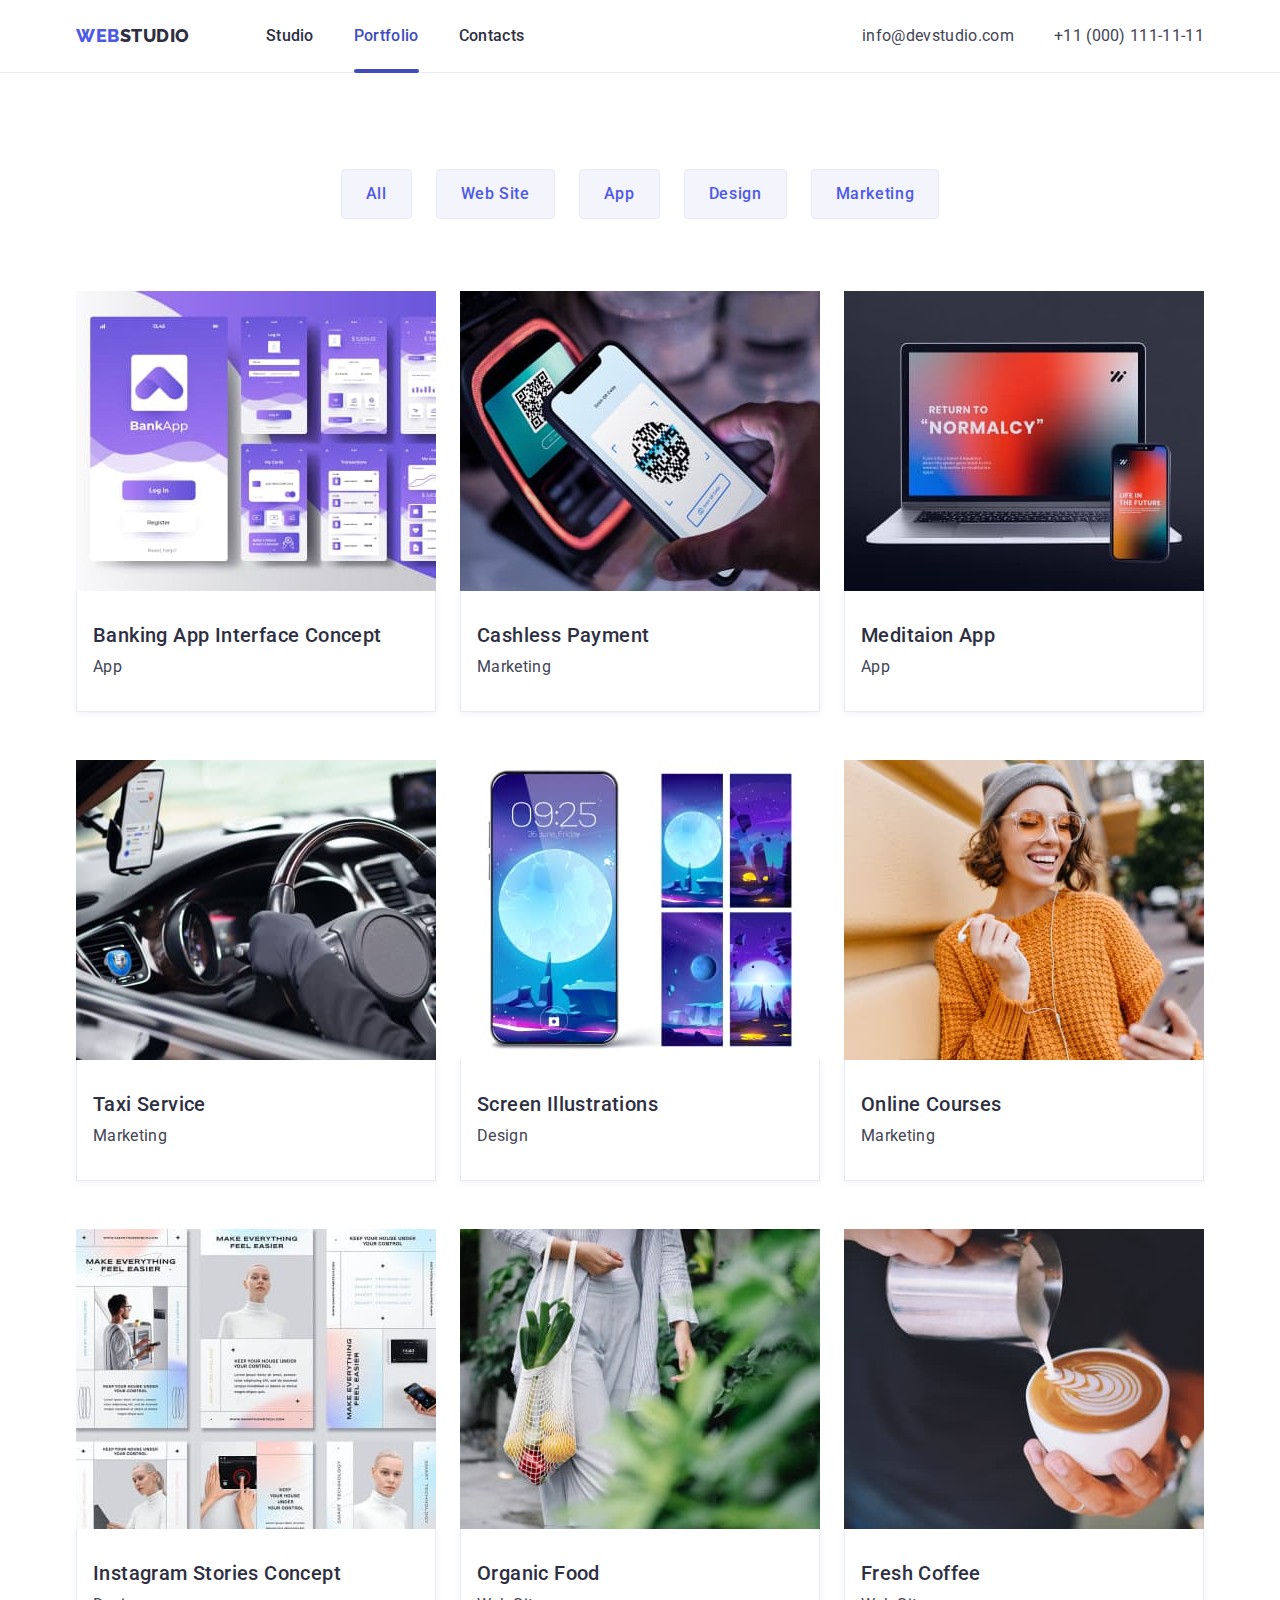
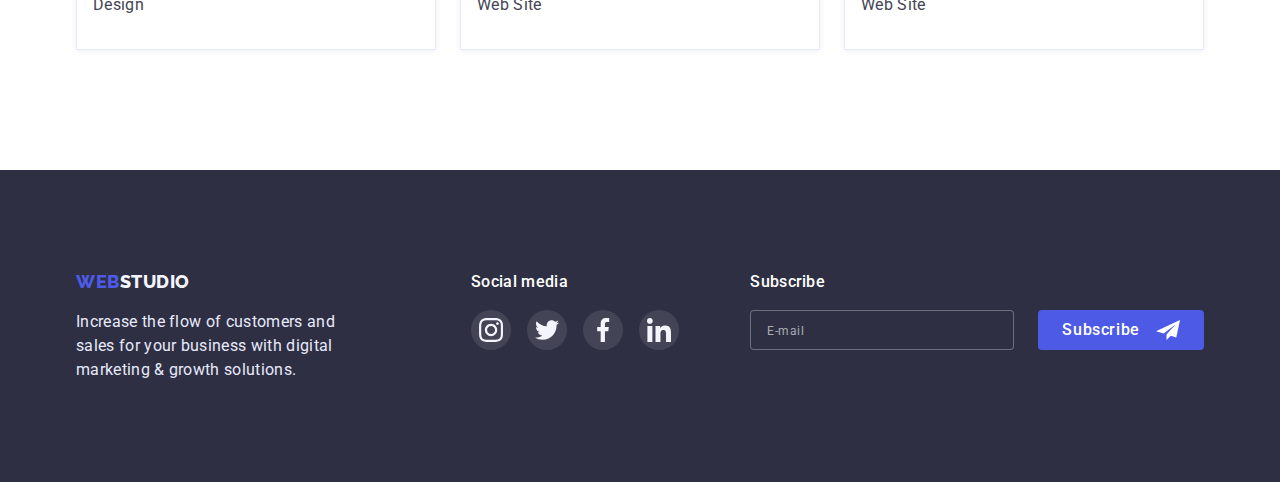
==== portfolio.html @ 4d07fa89 "Initial commit" ====
<!DOCTYPE html>
<html lang="en">
  <head>
    <meta charset="UTF-8" />
    <meta http-equiv="X-UA-Compatible" content="IE=edge" />
    <meta name="viewport" content="width=device-width, initial-scale=1.0" />
    <title>Document</title>
    <link rel="preconnect" href="https://fonts.googleapis.com" />
    <link rel="preconnect" href="https://fonts.gstatic.com" crossorigin />
    <link
      href="https://fonts.googleapis.com/css2?family=Raleway:wght@800&family=Roboto:wght@400;500;700;900&display=swap"
      rel="stylesheet"
    />
    <link
      rel="stylesheet"
      href="https://cdnjs.cloudflare.com/ajax/libs/modern-normalize/1.1.0/modern-normalize.min.css"
    />
    <link rel="stylesheet" href="./css/styles.css" />
  </head>
  <body>
    <!----------HEADER---------------->
    <header class="header">
      <div class="header-container container">
        <nav class="header-navigation">
          <a href="./index.html" class="header-logo link logo"
            ><span class="accent link">Web</span>Studio</a
          >
          <ul class="header-list list">
            <li class="header-item">
              <a href="./index.html" class="header-link link">Studio</a>
            </li>
            <li class="header-item">
              <a href="./portfolio.html" class="header-link link current"
                >Portfolio</a
              >
            </li>
            <li class="header-item">
              <a href="" class="header-link link">Contacts</a>
            </li>
          </ul>
        </nav>
        <address class="address">
          <ul class="address-list list">
            <li class="address-item">
              <a
                href="mailto:info@devstudio.com"
                class="address-mail link contact-link text"
                >info@devstudio.com</a
              >
            </li>
            <li class="address-item">
              <a
                href="tel:+110001111111"
                class="address-tel link contact-link text"
                >+11 (000) 111-11-11</a
              >
            </li>
          </ul>
        </address>
      </div>
    </header>
    <main>
      <!------------ PORTFOLIO------------>

      <section class="portfolio section">
        <div class="container">
          <h1 class="visually-hidden" hidden>portfolio</h1>
          <ul class="portfolio-list list">
            <li class="portfolio-item">
              <button type="button" class="portfolio-btn btn">All</button>
            </li>
            <li class="portfolio-item">
              <button type="button" class="portfolio-btn btn">Web Site</button>
            </li>
            <li class="portfolio-item">
              <button type="button" class="portfolio-btn btn">App</button>
            </li>
            <li class="portfolio-item">
              <button type="button" class="portfolio-btn btn">Design</button>
            </li>
            <li class="portfolio-item">
              <button type="button" class="portfolio-btn btn">Marketing</button>
            </li>
          </ul>
          <ul class="second-list list">
            <li class="second-item">
              <a class="second-link link overlay-link" href="">
                <div class="second-list-img-wrap">
                  <img
                    src="./images/portfolio/img1.jpg"
                    alt="BankApp"
                    width="360"
                    height="300"
                  />
                  <p class="overlay text">
                    14 Stylish and User-Friendly App Design Concepts · Task
                    Manager App · Calorie Tracker App · Exotic Fruit Ecommerce
                    App · Cloud Storage App
                  </p>
                </div>
                <div class="portfolio-content">
                  <h2 class="section-subtitle">
                    Banking App Interface Concept
                  </h2>
                  <p class="section-text text">App</p>
                </div>
              </a>
            </li>
            <li class="second-item">
              <a class="second-link link overlay-link" href="">
                <div class="second-list-img-wrap">
                  <img
                    src="./images/portfolio/img2.jpg"
                    alt="phone"
                    width="360"
                    height="300"
                  />
                  <p class="overlay text">
                    14 Stylish and User-Friendly App Design Concepts · Task
                    Manager App · Calorie Tracker App · Exotic Fruit Ecommerce
                    App · Cloud Storage App
                  </p>
                </div>
                <div class="portfolio-content">
                  <h2 class="section-subtitle">Cashless Payment</h2>
                  <p class="section-text text">Marketing</p>
                </div>
              </a>
            </li>
            <li class="second-item">
              <a class="second-link link overlay-link" href="">
                <div class="second-list-img-wrap">
                  <img
                    src="./images/portfolio/img3.jpg"
                    alt="computer"
                    width="360"
                    height="300"
                  />
                  <p class="overlay text">
                    14 Stylish and User-Friendly App Design Concepts · Task
                    Manager App · Calorie Tracker App · Exotic Fruit Ecommerce
                    App · Cloud Storage App
                  </p>
                </div>
                <div class="portfolio-content">
                  <h2 class="section-subtitle">Meditaion App</h2>
                  <p class="section-text text">App</p>
                </div>
              </a>
            </li>
            <li class="second-item">
              <a class="second-link link overlay-link" href="">
                <div class="second-list-img-wrap">
                  <img
                    src="./images/portfolio/img4.jpg"
                    alt="Taxi"
                    width="360"
                    height="300"
                  />
                  <p class="overlay text">
                    14 Stylish and User-Friendly App Design Concepts · Task
                    Manager App · Calorie Tracker App · Exotic Fruit Ecommerce
                    App · Cloud Storage App
                  </p>
                </div>
                <div class="portfolio-content">
                  <h2 class="section-subtitle">Taxi Service</h2>
                  <p class="section-text text">Marketing</p>
                </div>
              </a>
            </li>
            <li class="second-item">
              <a class="second-link link overlay-link" href="">
                <div class="second-list-img-wrap">
                  <img
                    src="./images/portfolio/img5.jpg"
                    alt="Screen"
                    width="360"
                    height="300"
                  />
                  <p class="overlay text">
                    14 Stylish and User-Friendly App Design Concepts · Task
                    Manager App · Calorie Tracker App · Exotic Fruit Ecommerce
                    App · Cloud Storage App
                  </p>
                </div>
                <div class="portfolio-content">
                  <h2 class="section-subtitle">Screen Illustrations</h2>
                  <p class="section-text text">Design</p>
                </div>
              </a>
            </li>
            <li class="second-item">
              <a class="second-link link overlay-link" href="">
                <div class="second-list-img-wrap">
                  <img
                    src="./images/portfolio/img6.jpg"
                    alt="woman"
                    width="360"
                    height="300"
                  />
                  <p class="overlay text">
                    14 Stylish and User-Friendly App Design Concepts · Task
                    Manager App · Calorie Tracker App · Exotic Fruit Ecommerce
                    App · Cloud Storage App
                  </p>
                </div>
                <div class="portfolio-content">
                  <h2 class="section-subtitle">Online Courses</h2>
                  <p class="section-text text">Marketing</p>
                </div>
              </a>
            </li>
            <li class="second-item">
              <a class="second-link link overlay-link" href="">
                <div class="second-list-img-wrap">
                  <img
                    src="./images/portfolio/img7.jpg"
                    alt="Stories"
                    width="360"
                    height="300"
                  />
                  <p class="overlay text">
                    14 Stylish and User-Friendly App Design Concepts · Task
                    Manager App · Calorie Tracker App · Exotic Fruit Ecommerce
                    App · Cloud Storage App
                  </p>
                </div>
                <div class="portfolio-content">
                  <h2 class="section-subtitle">Instagram Stories Concept</h2>
                  <p class="section-text text">Design</p>
                </div>
              </a>
            </li>
            <li class="second-item">
              <a class="second-link link overlay-link" href="">
                <div class="second-list-img-wrap">
                  <img
                    src="./images/portfolio/img8.jpg"
                    alt="Food"
                    width="360"
                    height="300"
                  />
                  <p class="overlay text">
                    14 Stylish and User-Friendly App Design Concepts · Task
                    Manager App · Calorie Tracker App · Exotic Fruit Ecommerce
                    App · Cloud Storage App
                  </p>
                </div>
                <div class="portfolio-content">
                  <h2 class="section-subtitle">Organic Food</h2>
                  <p class="section-text text">Web Site</p>
                </div>
              </a>
            </li>
            <li class="second-item">
              <a class="second-link link overlay-link" href="">
                <div class="second-list-img-wrap">
                  <img
                    src="./images/portfolio/img9.jpg"
                    alt="Coffee"
                    width="360"
                    height="300"
                  />
                  <p class="overlay text">
                    14 Stylish and User-Friendly App Design Concepts · Task
                    Manager App · Calorie Tracker App · Exotic Fruit Ecommerce
                    App · Cloud Storage App
                  </p>
                </div>
                <div class="portfolio-content">
                  <h2 class="section-subtitle">Fresh Coffee</h2>
                  <p class="section-text text">Web Site</p>
                </div>
              </a>
            </li>
          </ul>
        </div>
      </section>
    </main>
    <!--------- FOOTER -------->
    <footer class="footer">
      <div class="footer-container container">
        <div class="footer-logo-wrap">
          <a href="./index.html" class="footer-logo link logo"
            ><span class="accent link">Web</span>Studio</a
          >
          <p class="footer-text text">
            Increase the flow of customers and sales for your business with
            digital marketing &#38; growth solutions.
          </p>
        </div>
        <div class="social-media-wrap">
          <p class="social-media-text text">Social media</p>
          <ul class="social-media-list list">
            <li class="social-media-item">
              <a href="" class="social-media-link">
                <svg class="social-media-icon">
                  <use href="./images/icons.svg#icon-instagram"></use>
                </svg>
              </a>
            </li>
            <li class="social-media-item">
              <a href="" class="social-media-link">
                <svg class="social-media-icon">
                  <use href="./images/icons.svg#icon-twitter"></use>
                </svg>
              </a>
            </li>
            <li class="social-media-item">
              <a href="" class="social-media-link">
                <svg class="social-media-icon">
                  <use href="./images/icons.svg#icon-facebook"></use>
                </svg>
              </a>
            </li>
            <li class="social-media-item">
              <a href="" class="social-media-link">
                <svg class="social-media-icon">
                  <use href="./images/icons.svg#icon-linkedin"></use>
                </svg>
              </a>
            </li>
          </ul>
        </div>
        <div class="subscribe-wrapper">
          <p class="subscribe-text text">Subscribe</p>
          <form class="subscribe-form">
            <input
              type="email"
              name="user_email"
              class="subscribe-input"
              required
              placeholder="E-mail"
            />
            <button type="submit" class="subscribe-btn">
              Subscribe
              <svg class="subscribe-icon" width="24" height="24">
                <use href="./images/icons.svg#icon-Frame"></use>
              </svg>
            </button>
          </form>
        </div>
      </div>
    </footer>
    <!-- <footer class="footer">
      <div class="container">
        <a href="./index.html" class="footer-logo link logo"
          ><span class="accent link">Web</span>Studio</a
        >
        <p class="footer-text text">
          Increase the flow of customers and sales for your business with
          digital marketing &#38; growth solutions.
        </p>
      </div>
    </footer> -->
  </body>
</html>
---- css/styles.css ----
:root {
  --main-color: #404bbf;
  --second-color: #434455;
  --accent-color: #2e2f42;
  --title-color: #ffffff;
  --typical-lh: 1.5;
  --primery-font: "Roboto", sans-serif;
  --secondary-font: "Raleway", sans-serif;
  --style-transition: 250ms cubic-bezier(0.4, 0, 0.2, 1);
}

h1,
h2,
h3,
h4,
p {
  margin-top: 0;
  margin-bottom: 0;
}

ul,
ol {
  margin-top: 0;
  margin-bottom: 0;
  padding-left: 0;
}

img {
  display: block;
  max-width: 100%;
  height: auto;
}

button {
  cursor: pointer;
}
body {
  font-family: var(--primery-font);
  color: var(--accent-color);
  background-color: #ffffff;
  font-size: 16px;
}

.list {
  list-style: none;
}

.link {
  text-decoration: none;
}

.container {
  width: 1158px;
  margin-left: auto;
  margin-right: auto;
  padding-left: 15px;
  padding-right: 15px;
}

.visually-hidden {
  position: absolute;
  width: 1px;
  height: 1px;
  margin: -1px;
  border: 0;
  padding: 0;
  white-space: nowrap;
  clip-path: inset(100%);
  clip: rect(0 0 0 0);
  overflow: hidden;
}

.logo {
  font-family: var(--secondary-font);
  font-weight: 800;
  font-size: 18px;
  line-height: 1.33;
  display: block;
  letter-spacing: 0.03em;
  text-transform: uppercase;
}

.text {
  line-height: var(--typical-lh);
  letter-spacing: 0.02em;
}

.section {
  padding-top: 120px;
  padding-bottom: 120px;
}

.section-subtitle {
  font-weight: 500;
  font-size: 20px;
  line-height: 1.2;
  letter-spacing: 0.02em;
  color: var(--accent-color);
}

.section-text {
  color: var(--second-color);
  margin-top: 8px;
}

.section-title {
  font-size: 36px;
  line-height: 1.11;
  text-align: center;
  letter-spacing: 0.02em;
  text-transform: capitalize;
  margin-bottom: 72px;
  color: var(--accent-color);
}

.btn {
  font-family: inherit;
  font-weight: 500;
  font-size: 16px;
  line-height: var(--typical-lh);
  display: flex;
  align-items: center;
  text-align: center;
  letter-spacing: 0.04em;
  border-radius: 4px;
  align-content: center;
}

/* ----------HEADER------------- */
.header {
  padding-top: 24px;
  padding-bottom: 24px;
  border-bottom: 1px solid #e7e9fc;
}

.header-container {
  display: flex;
  align-items: center;
}

.header-navigation {
  display: flex;
  align-items: center;
}
.header-list {
  display: flex;
  align-items: center;
  gap: 40px;
}

.header-logo {
  color: var(--accent-color);
  margin-right: 76px;
}
.accent {
  color: #4d5ae5;
}

.header-link {
  font-weight: 500;
  line-height: 1.5;
  letter-spacing: 0.02em;
  color: var(--accent-color);
  transition: color var(--style-transition);
}

.header-link:hover,
.header-link:focus {
  color: var(--main-color);
}

.current {
  color: var(--main-color);
  position: relative;
}

.current::after {
  position: absolute;
  content: "";
  display: block;
  width: 100%;
  height: 4px;
  top: 43px;
  background-color: var(--main-color);
  border-radius: 2px;
}

.header-item {
}

.address {
  margin-left: auto;
}

.address-list {
  display: flex;
  align-items: center;
  gap: 40px;
}

.address-mail {
}

.contact-link {
  font-style: normal;
  color: var(--second-color);
  transition: color var(--style-transition);
}

.contact-link:hover,
.contact-link:focus {
  color: var(--main-color);
}
/*----------------- HERO --------------*/
.hero {
  background-color: #2e2f42;
  padding-top: 188px;
  padding-bottom: 188px;
  background-image: linear-gradient(
      rgba(46, 47, 66, 0.7),
      rgba(46, 47, 66, 0.7)
    ),
    url(../images/hero/bg.jpg);
  background-size: cover;
  max-width: 1440px;
  margin: 0 auto;
  background-repeat: no-repeat;
}
.hero-title {
  font-size: 56px;
  line-height: 1.07;
  text-align: center;
  letter-spacing: 0.02em;
  max-width: 496px;
  margin: 0 auto 48px;
  color: var(--title-color);
}

.hero-btn {
  box-shadow: 0px 4px 4px rgba(0, 0, 0, 0.15);
  border-color: transparent;
  color: var(--title-color);
  margin: 0 auto;
  padding: 16px 32px;
  background: #4d5ae5;
  transition: background-color var(--style-transition);
}

.hero-btn:hover,
.hero-btn:focus {
  background-color: var(--main-color);
}

/* ------------ABOUT----------- */

/* .about-item:not(:last-child) {
  margin-right: 24px; */
.about-list {
  flex-wrap: wrap;
  column-gap: 24px;
}

.about-item {
  flex-basis: calc((100% - 72px) / 4);
}

.about-list-container {
  width: 264px;
  height: 112px;
  background-color: #f4f4fd;
  border-radius: 4px;
  display: flex;
  justify-content: center;
  align-items: center;
  margin-bottom: 8px;
}

/* ----------WORK--------- */
.work {
  padding-top: 0;
}
.work-list {
  flex-wrap: wrap;
  column-gap: 24px;
}
.work-item {
  flex-basis: calc((100% - 48px) / 3);
}
/* .work-item:not(:nth-child(3n)) {
  margin-right: 24px;
} */

/* ---------TEAM--------- */
.team {
  background-color: #f4f4fd;
  padding-bottom: 110px;
}
.team-list {
  flex-wrap: wrap;
  column-gap: 24px;
}
.team-item {
  flex-basis: calc((100% - 72px) / 4);
}
/* .team-item:not(:nth-child(4n)) {
  margin-right: 24px;
} */

.team-subtitle {
  margin-bottom: 8px;
}

.team-content {
  background: #ffffff;
  box-shadow: 0px 1px 6px rgba(46, 47, 66, 0.08),
    0px 1px 1px rgba(46, 47, 66, 0.16), 0px 2px 1px rgba(46, 47, 66, 0.08);
  border-radius: 0px 0px 4px 4px;
  padding: 32px 0px;
  text-align: center;
}

.social-list-link {
  display: flex;
  justify-content: center;
  align-items: center;
  width: 40px;
  height: 40px;
  border-radius: 50%;
  background-color: #4d5ae5;
  transition: background-color var(--style-transition);
}

.social-list-link:hover,
.social-list-link:focus {
  background-color: var(--main-color);
}

.social-list {
  display: flex;
  justify-content: center;
  gap: 24px;
  margin-top: 8px;
}

.social-list-icon {
  fill: #f4f4fd;
}
/* --------COSTUMERS-------- */

.customers {
  padding-top: 130px;
}
.customers-list {
  display: flex;
  justify-content: center;
  gap: 24px;
}

.customers-item {
}
.customers-link {
  width: 168px;
  height: 88px;
  border: 1px solid #8e8f99;
  border-radius: 4px;
  display: flex;
  justify-content: center;
  align-items: center;
  transition: border-color var(--style-transition);
}

.customers-icon {
  width: 104px;
  height: 56px;
  fill: #8e8f99;
  transition: fill var(--style-transition);
}

.customers-link:hover,
.customers-link:focus {
  border-color: var(--main-color);
}

.customers-link:hover .customers-icon,
.customers-link:focus .customers-icon {
  fill: var(--main-color);
}

/*--------- FOOTER-------- */
.footer {
  background-color: #2e2f42;
  padding-top: 100px;
  padding-bottom: 100px;
}

.footer-container {
  display: flex;
}

.footer-logo-wrap {
  margin-right: 120px;
}

.footer-logo {
  color: #f4f4fd;
  margin-bottom: 16px;
}
.accent {
  color: #4d5ae5;
}
.footer-text {
  color: #e7e9fc;
  align-items: center;
  max-width: 275px;
}

.social-media-wrap {
}

.social-media-text {
  font-weight: 500;
  color: var(--title-color);
  margin-bottom: 16px;
}

.social-media-list {
  display: flex;
  gap: 16px;
}
.social-media-item {
}
.social-media-link {
  display: flex;
  justify-content: center;
  align-items: center;
  width: 40px;
  height: 40px;
  border-radius: 50%;
  background-color: rgba(255, 255, 255, 0.1);
  transition: background-color var(--style-transition);
}

.social-media-link:hover,
.social-media-link:focus {
  background-color: #31d0aa;
}
.social-media-icon {
  width: 24px;
  height: 24px;
  fill: #f4f4fd;
}

.subscribe-wrapper {
  margin-left: auto;
}

.subscribe-form {
  display: flex;
  align-items: center;
  gap: 24px;
}

.subscribe-text {
  font-weight: 500;
  font-size: 16px;
  color: var(--title-color);
  margin-bottom: 16px;
}

.subscribe-input {
  width: 264px;
  height: 40px;
  border: 1px solid rgba(255, 255, 255, 0.3);
  border-radius: 4px;
  background-color: #2e2f42;
  padding-left: 16px;
  transition: border-color var(--style-transition);
  color: var(--title-color);
}

.subscribe-input:focus {
  outline: none;
  border-color: #4d5ae5;
}

.subscribe-input::placeholder {
  font-weight: 400;
  font-size: 12px;
  line-height: 2;
  letter-spacing: 0.04em;
  color: rgba(255, 255, 255, 0.6);
}
.subscribe-btn {
  background-color: #4d5ae5;
  border-radius: 4px;
  border: none;
  display: flex;
  justify-content: center;
  align-items: center;
  padding: 8px 24px;
  gap: 16px;

  font-weight: 500;
  font-size: 16px;
  line-height: 1.5;
  letter-spacing: 0.04em;
  color: var(--title-color);
  transition: background-color var(--style-transition);
}

.subscribe-btn:hover,
.subscribe-btn:focus {
  background-color: var(--main-color);
}

/*-----------PORTFOLIO ---------------*/

.portfolio {
  padding-top: 96px;
}

.portfolio-btn {
  color: #4d5ae5;
  background: #f4f4fd;
  padding: 12px 24px;
  border: 1px solid #e7e9fc;
  transition: color var(--style-transition),
    background-color var(--style-transition), border var(--style-transition),
    box-shadow var(--style-transition);
}

.portfolio-btn:hover,
.portfolio-btn:focus {
  color: var(--title-color);
  background-color: var(--main-color);
  border: 1px solid #404bbf;
  box-shadow: 0px 3px 1px rgba(0, 0, 0, 0.1), 0px 2px 1px rgba(0, 0, 0, 0.08),
    0px 2px 2px rgba(0, 0, 0, 0.12);
}
.portfolio-list {
  display: flex;
  justify-content: center;
  gap: 24px;
  margin-bottom: 72px;
}
.second-list {
  display: flex;
  flex-wrap: wrap;
  column-gap: 24px;
  row-gap: 48px;
}

.portfolio-content {
  transition: border var(--style-transition), box-shadow var(--style-transition);
}

.second-link:hover .portfolio-content,
.second-link:focus .portfolio-content {
  border: 0.5px solid #f4f4fd;
  border-top: none;
  box-shadow: 0px 1px 6px rgba(46, 47, 66, 0.08),
    0px 1px 1px rgba(46, 47, 66, 0.16), 0px 2px 1px rgba(46, 47, 66, 0.08);
}
.second-item {
  flex-basis: calc((100% - 48px) / 3);
}

.second-list-img-wrap {
  position: relative;
  overflow: hidden;
}

.overlay {
  position: absolute;
  left: 0;
  top: 0;
  width: 100%;
  height: 100%;
  transform: translate(0, 100%);
  transition: transform var(--style-transition);
  background-color: #4d5ae5;
  color: #f4f4fd;
  padding: 40px 32px;
}

.overlay-link:hover .overlay,
.overlay-link:focus .overlay {
  transform: translate(0, 0);
}

.portfolio-content {
  padding: 32px 16px;
  border: 1px solid #e7e9fc;
  border-top: none;
  background: var(--title-color);
  box-shadow: 0px 1px 6px rgba(46, 47, 66, 0.08);
}

/*----------- MODAL WINDOW -----------*/
.backdrop {
  position: fixed;
  z-index: 100;
  top: 0;
  left: 0;
  width: 100%;
  height: 100%;
  background-color: rgba(46, 47, 66, 0.4);
  transition: opacity var(--style-transition),
    visibility var(--style-transition);
}

.backdrop.is-hidden {
  opacity: 0;
  visibility: hidden;
  pointer-events: none;
}

.modal {
  position: absolute;
  top: 50%;
  left: 50%;
  transform: translate(-50%, -50%);
  width: 408px;
  height: 584px;
  background-color: #fcfcfc;
  box-shadow: 0px 1px 1px rgba(0, 0, 0, 0.14), 0px 1px 3px rgba(0, 0, 0, 0.12),
    0px 2px 1px rgba(0, 0, 0, 0.2);
  border-radius: 4px;
  padding: 72px 24px 24px 24px;
}

.modal-close-btn {
  position: absolute;
  top: 24px;
  right: 24px;
  display: flex;
  justify-content: center;
  align-items: center;
  width: 24px;
  height: 24px;
  background: #e7e9fc;
  border: 1px solid rgba(0, 0, 0, 0.1);
  border-radius: 50%;
  padding: 0;
  transition: background-color var(--style-transition),
    border-color var(--style-transition);
}
.modal-close-btn-icon {
  transition: fill var(--style-transition);
}

.modal-close-btn:hover,
.modal-close-btn:focus {
  background-color: var(--main-color);
  border-color: var(--main-color);
}

.modal-close-btn:hover .modal-close-btn-icon,
.modal-close-btn:focus .modal-close-btn-icon {
  fill: var(--title-color);
}

/*---------- MODAL FORM -----------*/
.modal-form {
  display: flex;
  flex-direction: column;
}

.modal-form-text {
  font-weight: 500;
  color: #2e2f42;
  margin-bottom: 14px;
  text-align: center;
}

.modal-form-field {
  margin-bottom: 8px;
}

.modal-form-input {
  width: 100%;
  height: 40px;
  border: 1px solid rgba(33, 33, 33, 0.2);
  border-radius: 4px;
  padding-left: 38px;
  transition: border-color var(--style-transition);
}

.modal-form-input:focus {
  outline: none;
  border-color: #4d5ae5;
}

.modal-form-input-desc {
  display: block;
  font-size: 12px;
  line-height: 1.2;
  letter-spacing: 0.01em;
  margin-bottom: 4px;
  font-weight: 400;
  color: #8e8f99;
}

.modal-form-input-span {
  line-height: 1.33;
  letter-spacing: 0.04em;
}

.modal-form-input-wrapper {
  display: block;
  position: relative;
}

.modal-form-input-icon {
  position: absolute;
  top: 50%;
  left: 16px;
  transform: translateY(-50%);
  display: block;
  fill: #2e2f42;
  transition: fill var(--style-transition);
}

.modal-form-input:focus + .modal-form-input-icon {
  fill: #4d5ae5;
}

.modal-form-message {
  display: block;
  resize: none;
  width: 100%;
  height: 120px;
  padding: 8px 16px;
  border: 1px solid rgba(33, 33, 33, 0.2);
  border-radius: 4px;
  transition: border-color var(--style-transition);
}

.modal-form-message::placeholder {
  font-size: 12px;
  line-height: 1.33;
  letter-spacing: 0.04em;
  color: rgba(117, 117, 117, 0.5);
}

.modal-form-message:focus {
  outline: none;
  border-color: #4d5ae5;
}

.modal-form-message-field {
  margin-bottom: 16px;
}

.modal-form-check-desc {
  display: flex;
  align-items: center;
  font-size: 12px;
  line-height: 1.33;
  letter-spacing: 0.04em;
  color: #757575;
  margin-bottom: 24px;
}

.modal-form-check-desc span {
  display: flex;
  align-items: center;
  justify-content: center;
  width: 16px;
  height: 16px;
  border: 1.25px solid #2e2f42;
  border-radius: 2px;
  cursor: pointer;
  transition: background-color var(--style-transition),
    border var(--style-transition), fill var(--style-transition);
  fill: transparent;
  margin-right: 8px;
}

.modal-form-check:checked + .modal-form-check-desc span {
  background-color: var(--main-color);
  border: none;
  fill: #f4f4fd;
}

.modal-form-check:focus + .modal-form-check-desc span {
  outline: 1.25px solid var(--main-color);
}

.modal-form-check-link {
  color: #4d5ae5;
}

.modal-form-submit {
  background-color: #4d5ae5;
  border-radius: 4px;
  box-shadow: 0px 4px 4px rgba(0, 0, 0, 0.15);
  border: none;
  align-self: center;
  padding: 16px 32px;
  width: 169px;

  font-weight: 500;
  font-size: 16px;
  line-height: 1.5;
  letter-spacing: 0.04em;
  color: var(--title-color);
  transition: background-color var(--style-transition);
}

.modal-form-submit:hover,
.modal-form-submit:focus {
  background-color: var(--main-color);
}
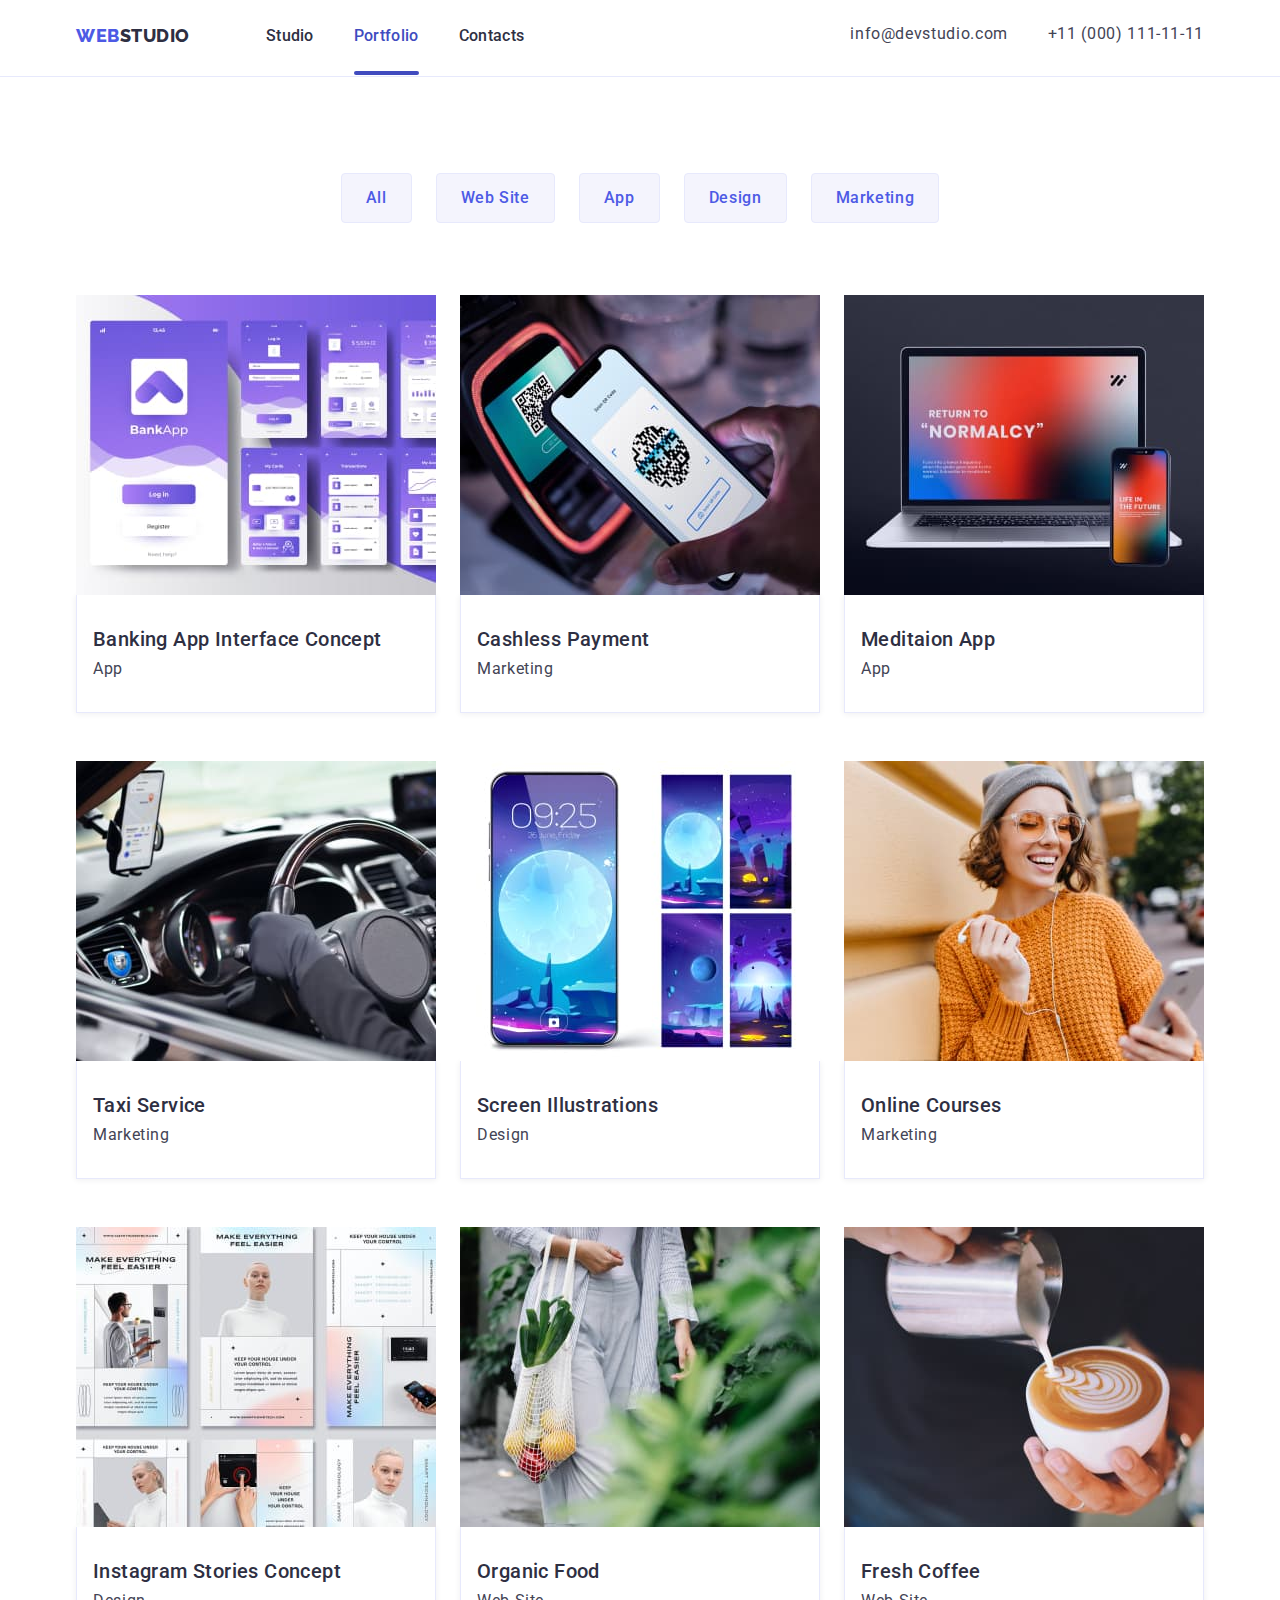
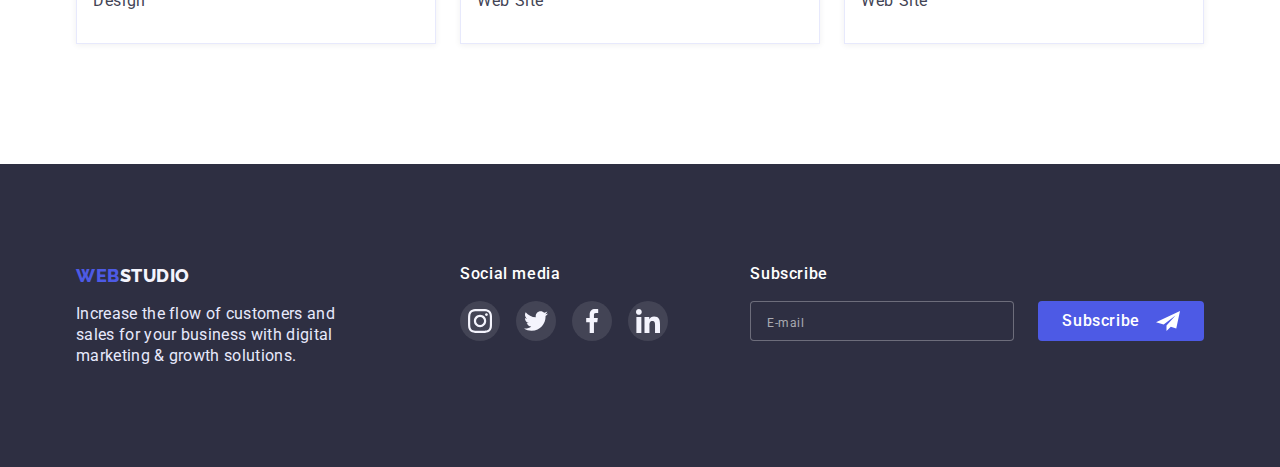
==== commit 827bf47b: "add new styles" ====
--- a/portfolio.html
+++ b/portfolio.html
@@ -343,16 +343,5 @@
         </div>
       </div>
     </footer>
-    <!-- <footer class="footer">
-      <div class="container">
-        <a href="./index.html" class="footer-logo link logo"
-          ><span class="accent link">Web</span>Studio</a
-        >
-        <p class="footer-text text">
-          Increase the flow of customers and sales for your business with
-          digital marketing &#38; growth solutions.
-        </p>
-      </div>
-    </footer> -->
   </body>
 </html>
--- a/css/styles.css
+++ b/css/styles.css
@@ -24,11 +24,11 @@
   margin-bottom: 0;
   padding-left: 0;
 }
-
 img {
   display: block;
   max-width: 100%;
   height: auto;
+  width: 100%;
 }
 
 button {
@@ -39,22 +39,6 @@
   color: var(--accent-color);
   background-color: #ffffff;
   font-size: 16px;
-}
-
-.list {
-  list-style: none;
-}
-
-.link {
-  text-decoration: none;
-}
-
-.container {
-  width: 1158px;
-  margin-left: auto;
-  margin-right: auto;
-  padding-left: 15px;
-  padding-right: 15px;
 }
 
 .visually-hidden {
@@ -70,6 +54,52 @@
   overflow: hidden;
 }
 
+.text {
+  line-height: var(--typical-lh);
+  letter-spacing: 0.02em;
+}
+
+.section {
+  padding-top: 96px;
+  padding-bottom: 96px;
+}
+
+.section-subtitle {
+  font-weight: 500;
+  font-size: 20px;
+  line-height: 1.2;
+  letter-spacing: 0.02em;
+  color: var(--accent-color);
+}
+
+.section-text {
+  color: var(--second-color);
+  margin-top: 8px;
+}
+
+.section-title {
+  font-size: 36px;
+  line-height: 1.11;
+  text-align: center;
+  letter-spacing: 0.02em;
+  text-transform: capitalize;
+  margin-bottom: 72px;
+  color: var(--accent-color);
+}
+
+.btn {
+  font-family: inherit;
+  font-weight: 500;
+  font-size: 16px;
+  line-height: var(--typical-lh);
+  display: flex;
+  align-items: center;
+  text-align: center;
+  letter-spacing: 0.04em;
+  border-radius: 4px;
+  align-content: center;
+}
+
 .logo {
   font-family: var(--secondary-font);
   font-weight: 800;
@@ -80,159 +110,326 @@
   text-transform: uppercase;
 }
 
-.text {
-  line-height: var(--typical-lh);
+.list {
+  list-style: none;
+  padding-inline-start: 0;
+}
+
+.link {
+  text-decoration: none;
+}
+
+.container {
+  padding-left: 15px;
+  padding-right: 15px;
+  margin-left: auto;
+  margin-right: auto;
+}
+
+@media screen and (min-width: 480px) {
+  .container {
+    width: 428px;
+    margin-left: auto;
+    margin-right: auto;
+  }
+}
+
+@media screen and (min-width: 768px) {
+  .container {
+    width: 768px;
+  }
+}
+
+@media screen and (min-width: 1200px) {
+  .container {
+    width: 1158px;
+  }
+}
+
+/* ----------HEADER------------- */
+
+.header {
+  padding-top: 24px;
+  padding-bottom: 24px;
+  border-bottom: 1px solid #e7e9fc;
+}
+.header-container {
+  display: flex;
+  /* align-items: center; */
+  justify-content: space-between;
+}
+
+.header-logo {
+  color: var(--accent-color);
+  margin-right: 123px;
+}
+.accent {
+  color: #4d5ae5;
+}
+/* 480 */
+@media screen and (max-width: 767px) {
+  .header-list {
+    display: none;
+  }
+  .address {
+    display: none;
+  }
+  .mobile-menu-open {
+    background-color: transparent;
+    border: none;
+    padding: 0;
+    stroke: var(--accent-color);
+    line-height: 0;
+  }
+}
+
+/*---------- MOBILE-MENU ----------*/
+.mobile-menu {
+  position: fixed;
+  width: 100%;
+  height: 100%;
+  max-height: 796px;
+  z-index: 100;
+  top: 0;
+  left: 0;
+  background-color: var(--title-color);
+  box-shadow: 0px 2px 1px rgba(46, 47, 66, 0.08),
+    0px 1px 1px rgba(46, 47, 66, 0.16), 0px 1px 6px rgba(46, 47, 66, 0.08);
+
+  opacity: 0;
+  visibility: hidden;
+  pointer-events: none;
+  transition: opacity var(--style-transition),
+    visibility var(--style-transition);
+}
+.mobile-menu > .container {
+  height: 100%;
+  display: flex;
+  flex-direction: column;
+  justify-content: space-between;
+  overflow-y: auto;
+}
+.mobile-menu.is-open {
+  opacity: 1;
+  visibility: visible;
+  pointer-events: auto;
+}
+
+.mobile-menu-container {
+  position: relative;
+  padding-left: 40px;
+  padding-top: 80px;
+  padding-bottom: 40px;
+}
+
+.mobile-menu-close-btn {
+  position: absolute;
+  top: 24px;
+  right: 24px;
+  display: flex;
+  justify-content: center;
+  align-items: center;
+  width: 24px;
+  height: 24px;
+  background: #e7e9fc;
+  border: 1px solid rgba(0, 0, 0, 0.1);
+  border-radius: 50%;
+  padding: 0;
+}
+.mobile-menu-nav-item:not(:last-child) {
+  margin-bottom: 40px;
+}
+.mobile-menu-nav-list {
+  /* margin-bottom: 284px; */
+}
+.mobile-menu-nav-link {
+  font-weight: 700;
+  font-size: 36px;
+  line-height: 1.1;
   letter-spacing: 0.02em;
-}
-
-.section {
-  padding-top: 120px;
-  padding-bottom: 120px;
-}
-
-.section-subtitle {
+  color: var(--accent-color);
+  transition: color var(--style-transition);
+}
+.mobile-menu-nav-link:hover,
+.mobile-menu-nav-link:focus {
+  color: var(--main-color);
+}
+.mobile-menu-address-list {
+  margin-bottom: 48px;
+}
+.mobile-menu-tel {
+  font-weight: 600;
+  font-size: 26px;
+  line-height: 1.1;
+  letter-spacing: 0.01em;
+  color: #4d5ae5;
+}
+.mobile-menu-address-item {
+  margin-bottom: 40px;
+}
+.mobile-menu-mail {
   font-weight: 500;
   font-size: 20px;
   line-height: 1.2;
   letter-spacing: 0.02em;
-  color: var(--accent-color);
-}
-
-.section-text {
-  color: var(--second-color);
-  margin-top: 8px;
-}
-
-.section-title {
-  font-size: 36px;
-  line-height: 1.11;
-  text-align: center;
-  letter-spacing: 0.02em;
-  text-transform: capitalize;
-  margin-bottom: 72px;
-  color: var(--accent-color);
-}
-
-.btn {
-  font-family: inherit;
-  font-weight: 500;
-  font-size: 16px;
-  line-height: var(--typical-lh);
-  display: flex;
+  color: #434455;
+}
+.mobile-menu-social-link {
+  display: flex;
+  justify-content: center;
   align-items: center;
-  text-align: center;
-  letter-spacing: 0.04em;
-  border-radius: 4px;
-  align-content: center;
-}
-
-/* ----------HEADER------------- */
-.header {
-  padding-top: 24px;
-  padding-bottom: 24px;
-  border-bottom: 1px solid #e7e9fc;
-}
-
-.header-container {
-  display: flex;
-  align-items: center;
-}
-
-.header-navigation {
-  display: flex;
-  align-items: center;
-}
-.header-list {
-  display: flex;
-  align-items: center;
-  gap: 40px;
-}
-
-.header-logo {
-  color: var(--accent-color);
-  margin-right: 76px;
-}
-.accent {
-  color: #4d5ae5;
-}
-
-.header-link {
-  font-weight: 500;
-  line-height: 1.5;
-  letter-spacing: 0.02em;
-  color: var(--accent-color);
-  transition: color var(--style-transition);
-}
-
-.header-link:hover,
-.header-link:focus {
-  color: var(--main-color);
-}
-
-.current {
-  color: var(--main-color);
-  position: relative;
-}
-
-.current::after {
-  position: absolute;
-  content: "";
-  display: block;
-  width: 100%;
-  height: 4px;
-  top: 43px;
+  width: 40px;
+  height: 40px;
+  border-radius: 50%;
+  background-color: #4d5ae5;
+  transition: background-color var(--style-transition);
+}
+
+.mobile-menu-social-link:hover,
+.mobile-menu-social-link:focus {
   background-color: var(--main-color);
-  border-radius: 2px;
-}
-
-.header-item {
-}
-
-.address {
-  margin-left: auto;
-}
-
-.address-list {
-  display: flex;
-  align-items: center;
-  gap: 40px;
-}
-
-.address-mail {
-}
-
-.contact-link {
-  font-style: normal;
-  color: var(--second-color);
-  transition: color var(--style-transition);
-}
-
-.contact-link:hover,
-.contact-link:focus {
-  color: var(--main-color);
+}
+.mobile-menu-social-list {
+  display: flex;
+  justify-content: space-between;
+  margin-right: 45px;
+}
+
+.mobile-menu-social-icon {
+  fill: #f4f4fd;
+}
+@media screen and (min-width: 428px) {
+  .mobile-menu-tel {
+    font-size: 36px;
+  }
+}
+/*--- 768 ---*/
+@media screen and (min-width: 768px) {
+  .mobile-menu {
+    display: none;
+  }
+  .mobile-menu-open {
+    display: none;
+  }
+  .header {
+    padding-bottom: 10px;
+  }
+  .header-navigation {
+    display: flex;
+    align-items: center;
+  }
+  .header-logo {
+    margin-right: 123px;
+  }
+
+  .header-list {
+    display: flex;
+    align-items: center;
+  }
+  .header-item:not(:last-child) {
+    margin-right: 40px;
+  }
+  .header-link {
+    font-weight: 500;
+    line-height: 1.5;
+    letter-spacing: 0.02em;
+    color: var(--accent-color);
+    transition: color var(--style-transition);
+  }
+
+  .header-link:hover,
+  .header-link:focus {
+    color: var(--main-color);
+  }
+  .address {
+    margin-left: auto;
+  }
+
+  .contact-link {
+    font-style: normal;
+    color: var(--second-color);
+    transition: color var(--style-transition);
+  }
+
+  .contact-link:hover,
+  .contact-link:focus {
+    color: var(--main-color);
+  }
+  .text {
+    line-height: 1.3;
+    letter-spacing: 0.04em;
+  }
+  .current {
+    color: var(--main-color);
+    position: relative;
+  }
+
+  .current::after {
+    position: absolute;
+    content: "";
+    display: block;
+    width: 100%;
+    height: 4px;
+    top: 37px;
+    background-color: var(--main-color);
+    border-radius: 2px;
+  }
+}
+
+@media screen and (min-width: 1200px) {
+  .header {
+    padding-bottom: 28px;
+  }
+  .address-list {
+    display: flex;
+    align-items: center;
+    gap: 40px;
+  }
+  .current {
+    color: var(--main-color);
+    position: relative;
+  }
+
+  .current::after {
+    top: 45px;
+  }
+  .header-logo {
+    margin-right: 76px;
+  }
 }
 /*----------------- HERO --------------*/
 .hero {
   background-color: #2e2f42;
-  padding-top: 188px;
-  padding-bottom: 188px;
+  padding-top: 112px;
+  padding-bottom: 112px;
   background-image: linear-gradient(
       rgba(46, 47, 66, 0.7),
       rgba(46, 47, 66, 0.7)
     ),
-    url(../images/hero/bg.jpg);
+    url(../images/hero/bg-mob.jpg);
   background-size: cover;
-  max-width: 1440px;
+  width: 100%;
   margin: 0 auto;
   background-repeat: no-repeat;
 }
+@media (min-device-pixel-ratio: 2),
+  (min-resolution: 192dpi),
+  (min-resolution: 2dppx) {
+  .hero {
+    background-image: linear-gradient(
+        rgba(46, 47, 66, 0.7),
+        rgba(46, 47, 66, 0.7)
+      ),
+      url(../images/hero/bg-mob2x.jpg);
+  }
+}
 .hero-title {
-  font-size: 56px;
-  line-height: 1.07;
+  font-size: 36px;
+  line-height: 1.1;
   text-align: center;
   letter-spacing: 0.02em;
-  max-width: 496px;
-  margin: 0 auto 48px;
+  max-width: 320px;
+  margin: 0 auto 72px;
   color: var(--title-color);
 }
 
@@ -251,28 +448,117 @@
   background-color: var(--main-color);
 }
 
+@media screen and (min-width: 480px) {
+  .hero {
+    background-image: linear-gradient(
+        rgba(46, 47, 66, 0.7),
+        rgba(46, 47, 66, 0.7)
+      ),
+      url(../images/hero/bg-tab.jpg);
+  }
+  @media (min-device-pixel-ratio: 2),
+    (min-resolution: 192dpi),
+    (min-resolution: 2dppx) {
+    .hero {
+      background-image: linear-gradient(
+          rgba(46, 47, 66, 0.7),
+          rgba(46, 47, 66, 0.7)
+        ),
+        url(../images/hero/bg-tab2x.jpg);
+    }
+  }
+}
+
+@media screen and (min-width: 768px) {
+  .hero-title {
+    font-size: 56px;
+    line-height: 1.07;
+    max-width: 496px;
+    margin-bottom: 40px;
+  }
+  .hero {
+    padding-bottom: 108px;
+  }
+  .hero {
+    background-image: linear-gradient(
+        rgba(46, 47, 66, 0.7),
+        rgba(46, 47, 66, 0.7)
+      ),
+      url(../images/hero/bg.jpg);
+  }
+  @media (min-device-pixel-ratio: 2),
+    (min-resolution: 192dpi),
+    (min-resolution: 2dppx) {
+    .hero {
+      background-image: linear-gradient(
+          rgba(46, 47, 66, 0.7),
+          rgba(46, 47, 66, 0.7)
+        ),
+        url(../images/hero/bg2x.jpg);
+    }
+  }
+}
+
 /* ------------ABOUT----------- */
 
-/* .about-item:not(:last-child) {
-  margin-right: 24px; */
 .about-list {
   flex-wrap: wrap;
-  column-gap: 24px;
-}
-
-.about-item {
-  flex-basis: calc((100% - 72px) / 4);
-}
-
-.about-list-container {
-  width: 264px;
-  height: 112px;
-  background-color: #f4f4fd;
-  border-radius: 4px;
-  display: flex;
-  justify-content: center;
-  align-items: center;
-  margin-bottom: 8px;
+  gap: 72px;
+}
+
+.section-text {
+  font-weight: 500;
+}
+.section-about-subtitle {
+  font-weight: 700;
+  font-size: 36px;
+  line-height: 40px;
+  letter-spacing: 0.02em;
+  color: var(--accent-color);
+}
+@media screen and (max-width: 767px) {
+  .section-about-subtitle {
+    text-align: center;
+  }
+  .about-item {
+    max-width: 396px;
+  }
+}
+@media screen and (min-width: 768px) {
+  .about-item {
+    flex-basis: calc((100% - 24px) / 2);
+  }
+  .about-list {
+    column-gap: 24px;
+  }
+}
+
+@media screen and (min-width: 1200px) {
+  .about-list-container {
+    width: 264px;
+    height: 112px;
+    background-color: #f4f4fd;
+    border-radius: 4px;
+    display: flex;
+    justify-content: center;
+    align-items: center;
+    margin-bottom: 8px;
+  }
+  .section-text {
+    font-weight: 400;
+  }
+  .section-about-subtitle {
+    font-weight: 500;
+    font-size: 20px;
+    line-height: 1.2;
+  }
+  .about-item {
+    flex-basis: calc((100% - 72px) / 4);
+  }
+  .section {
+    padding-top: 120px;
+    padding-bottom: 120px;
+  }
 }
 
 /* ----------WORK--------- */
@@ -286,25 +572,24 @@
 .work-item {
   flex-basis: calc((100% - 48px) / 3);
 }
-/* .work-item:not(:nth-child(3n)) {
-  margin-right: 24px;
-} */
+@media screen and (max-width: 1199px) {
+  .work {
+    display: none;
+  }
+}
 
 /* ---------TEAM--------- */
 .team {
+  padding-bottom: 126px;
   background-color: #f4f4fd;
-  padding-bottom: 110px;
 }
 .team-list {
   flex-wrap: wrap;
-  column-gap: 24px;
+  gap: 72px;
 }
 .team-item {
-  flex-basis: calc((100% - 72px) / 4);
-}
-/* .team-item:not(:nth-child(4n)) {
-  margin-right: 24px;
-} */
+  width: 100%;
+}
 
 .team-subtitle {
   margin-bottom: 8px;
@@ -345,22 +630,42 @@
 .social-list-icon {
   fill: #f4f4fd;
 }
+@media screen and (max-width: 767px) {
+  .container.container-mini {
+    max-width: 294px;
+  }
+}
+@media screen and (min-width: 768px) {
+  .team-item {
+    width: calc((100% - 24px) / 2);
+  }
+  .team-list {
+    column-gap: 24px;
+    row-gap: 64px;
+  }
+}
+@media screen and (min-width: 1200px) {
+  .team-item {
+    width: calc((100% - 72px) / 4);
+  }
+}
 /* --------COSTUMERS-------- */
 
-.customers {
-  padding-top: 130px;
-}
 .customers-list {
   display: flex;
+  flex-wrap: wrap;
   justify-content: center;
-  gap: 24px;
+  column-gap: 16px;
+  row-gap: 72px;
 }
 
 .customers-item {
+  flex-basis: calc((100% - 16px) / 2);
+  height: 88px;
 }
 .customers-link {
-  width: 168px;
-  height: 88px;
+  width: 100%;
+  height: 100%;
   border: 1px solid #8e8f99;
   border-radius: 4px;
   display: flex;
@@ -370,7 +675,7 @@
 }
 
 .customers-icon {
-  width: 104px;
+  width: 110px;
   height: 56px;
   fill: #8e8f99;
   transition: fill var(--style-transition);
@@ -386,24 +691,62 @@
   fill: var(--main-color);
 }
 
+@media screen and (max-width: 767px) {
+}
+@media screen and (min-width: 768px) {
+  .customers-item {
+    flex-basis: calc((100% - 48px) / 3);
+  }
+  .customers-list {
+    column-gap: 24px;
+  }
+  .customers-link {
+    width: 168px;
+  }
+  .customers-icon {
+    width: 104px;
+  }
+}
+@media screen and (min-width: 768px) and (max-width: 1199px) {
+  .container.container-medium {
+    max-width: 582px;
+  }
+}
+
+@media screen and (min-width: 1200px) {
+  .customers-list {
+    flex-wrap: nowrap;
+    gap: 24px;
+  }
+  /* .section {
+    padding-top: 120px;
+    padding-bottom: 120px;
+  } */
+}
+
 /*--------- FOOTER-------- */
 .footer {
   background-color: #2e2f42;
-  padding-top: 100px;
-  padding-bottom: 100px;
+  padding-top: 96px;
+  padding-bottom: 96px;
 }
 
 .footer-container {
   display: flex;
+  flex-wrap: wrap;
+  gap: 72px;
 }
 
 .footer-logo-wrap {
-  margin-right: 120px;
+  margin-left: auto;
+  margin-right: auto;
+  /* margin-right: 120px; */
 }
 
 .footer-logo {
   color: #f4f4fd;
   margin-bottom: 16px;
+  text-align: center;
 }
 .accent {
   color: #4d5ae5;
@@ -415,12 +758,15 @@
 }
 
 .social-media-wrap {
+  margin-left: auto;
+  margin-right: auto;
 }
 
 .social-media-text {
   font-weight: 500;
   color: var(--title-color);
   margin-bottom: 16px;
+  text-align: center;
 }
 
 .social-media-list {
@@ -452,12 +798,14 @@
 
 .subscribe-wrapper {
   margin-left: auto;
+  margin-right: auto;
 }
 
 .subscribe-form {
   display: flex;
-  align-items: center;
-  gap: 24px;
+  flex-wrap: wrap;
+  gap: 16px;
+  justify-content: center;
 }
 
 .subscribe-text {
@@ -465,10 +813,11 @@
   font-size: 16px;
   color: var(--title-color);
   margin-bottom: 16px;
+  text-align: center;
 }
 
 .subscribe-input {
-  width: 264px;
+  width: 398px;
   height: 40px;
   border: 1px solid rgba(255, 255, 255, 0.3);
   border-radius: 4px;
@@ -511,6 +860,64 @@
 .subscribe-btn:hover,
 .subscribe-btn:focus {
   background-color: var(--main-color);
+}
+@media screen and (max-width: 427px) {
+  .subscribe-input {
+    width: 100%;
+  }
+}
+@media screen and (min-width: 768px) {
+  .subscribe-input {
+    width: 264px;
+  }
+  .subscribe-form {
+    gap: 24px;
+  }
+  .subscribe-text {
+    text-align: start;
+  }
+  .subscribe-wrapper {
+    margin-left: 0;
+    margin-right: 0;
+  }
+  .footer-container {
+    gap: 0;
+  }
+  .footer-logo-wrap {
+    max-width: 264px;
+    margin-left: 0;
+    margin-right: 24px;
+    margin-bottom: 72px;
+  }
+  .footer-logo {
+    text-align: start;
+  }
+  .social-media-wrap {
+    margin-left: 0;
+    margin-right: 0;
+  }
+  .social-media-text {
+    text-align: start;
+  }
+  .footer-text {
+    letter-spacing: 0.02em;
+  }
+}
+@media screen and (min-width: 1200px) {
+  .footer {
+    padding-top: 100px;
+    padding-bottom: 100px;
+  }
+  .footer-container {
+    flex-wrap: nowrap;
+  }
+  .footer-logo-wrap {
+    margin-right: 120px;
+    margin-bottom: 0;
+  }
+  .subscribe-wrapper {
+    margin-left: auto;
+  }
 }
 
 /*-----------PORTFOLIO ---------------*/
@@ -620,8 +1027,8 @@
   top: 50%;
   left: 50%;
   transform: translate(-50%, -50%);
-  width: 408px;
-  height: 584px;
+  width: 392px;
+  height: 586px;
   background-color: #fcfcfc;
   box-shadow: 0px 1px 1px rgba(0, 0, 0, 0.14), 0px 1px 3px rgba(0, 0, 0, 0.12),
     0px 2px 1px rgba(0, 0, 0, 0.2);
@@ -658,6 +1065,22 @@
 .modal-close-btn:hover .modal-close-btn-icon,
 .modal-close-btn:focus .modal-close-btn-icon {
   fill: var(--title-color);
+}
+@media screen and (max-width: 427px) {
+  .modal {
+    width: 90%;
+    height: 90%;
+  }
+}
+@media screen and (min-width: 768px) {
+  .modal {
+    width: 408px;
+  }
+}
+@media screen and (min-width: 1200px) {
+  .modal {
+    height: 584px;
+  }
 }
 
 /*---------- MODAL FORM -----------*/
@@ -812,3 +1235,13 @@
 .modal-form-submit:focus {
   background-color: var(--main-color);
 }
+
+@media screen and (min-width: 1200px) {
+  .hero {
+    padding-top: 188px;
+    padding-bottom: 188px;
+  }
+  .hero-title {
+    margin-bottom: 48px;
+  }
+}
